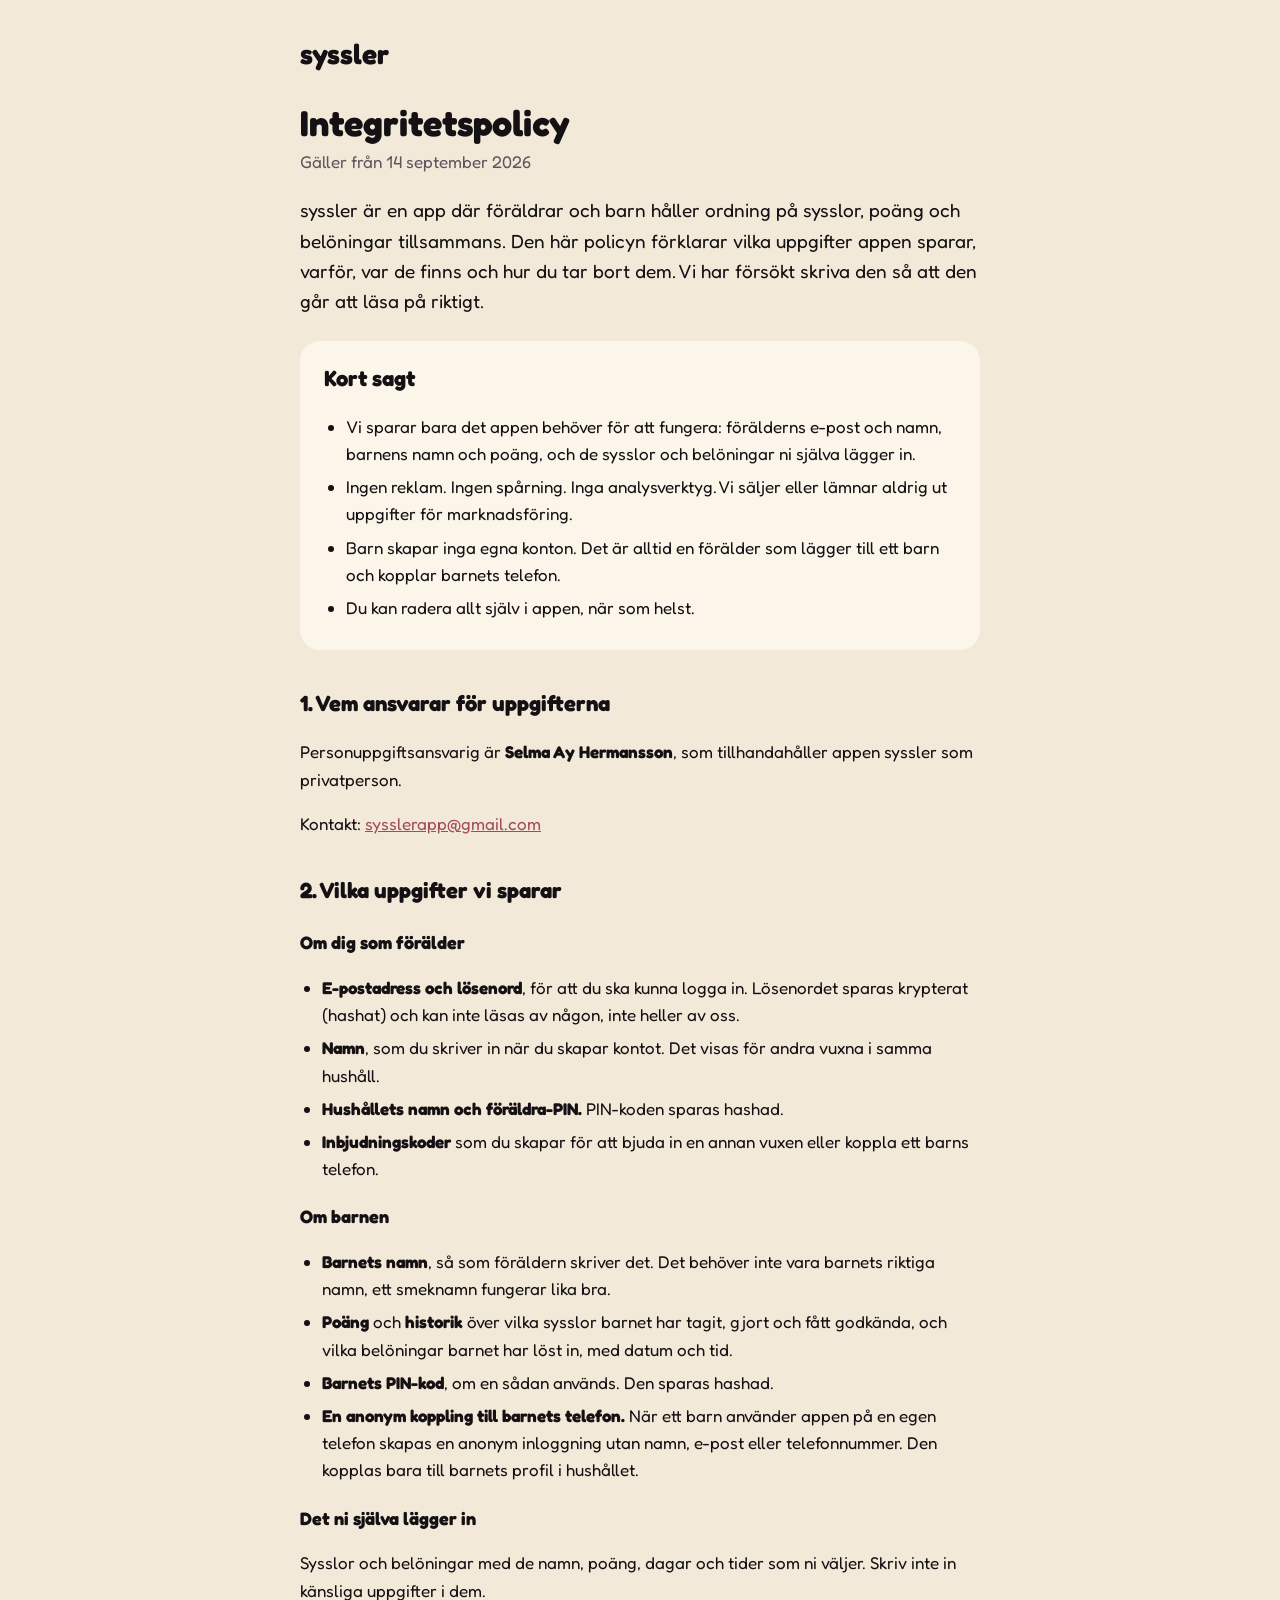
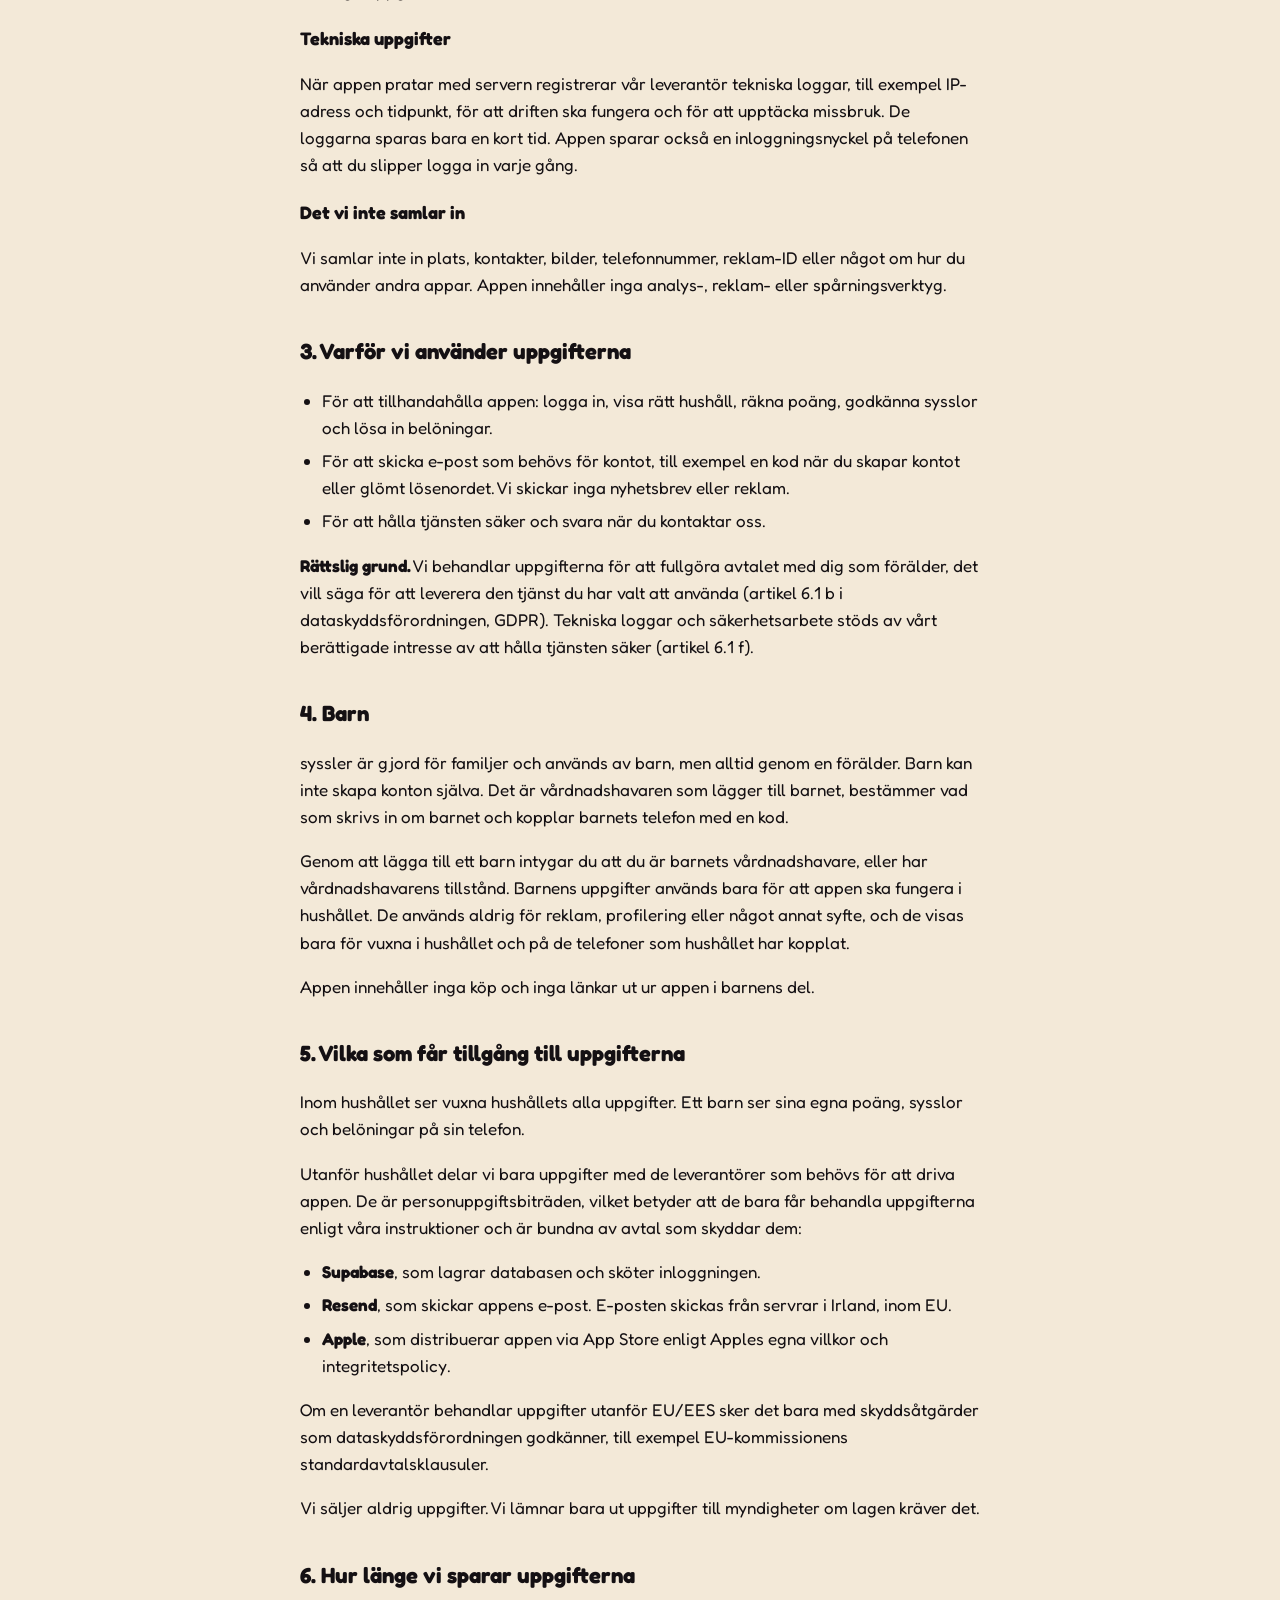
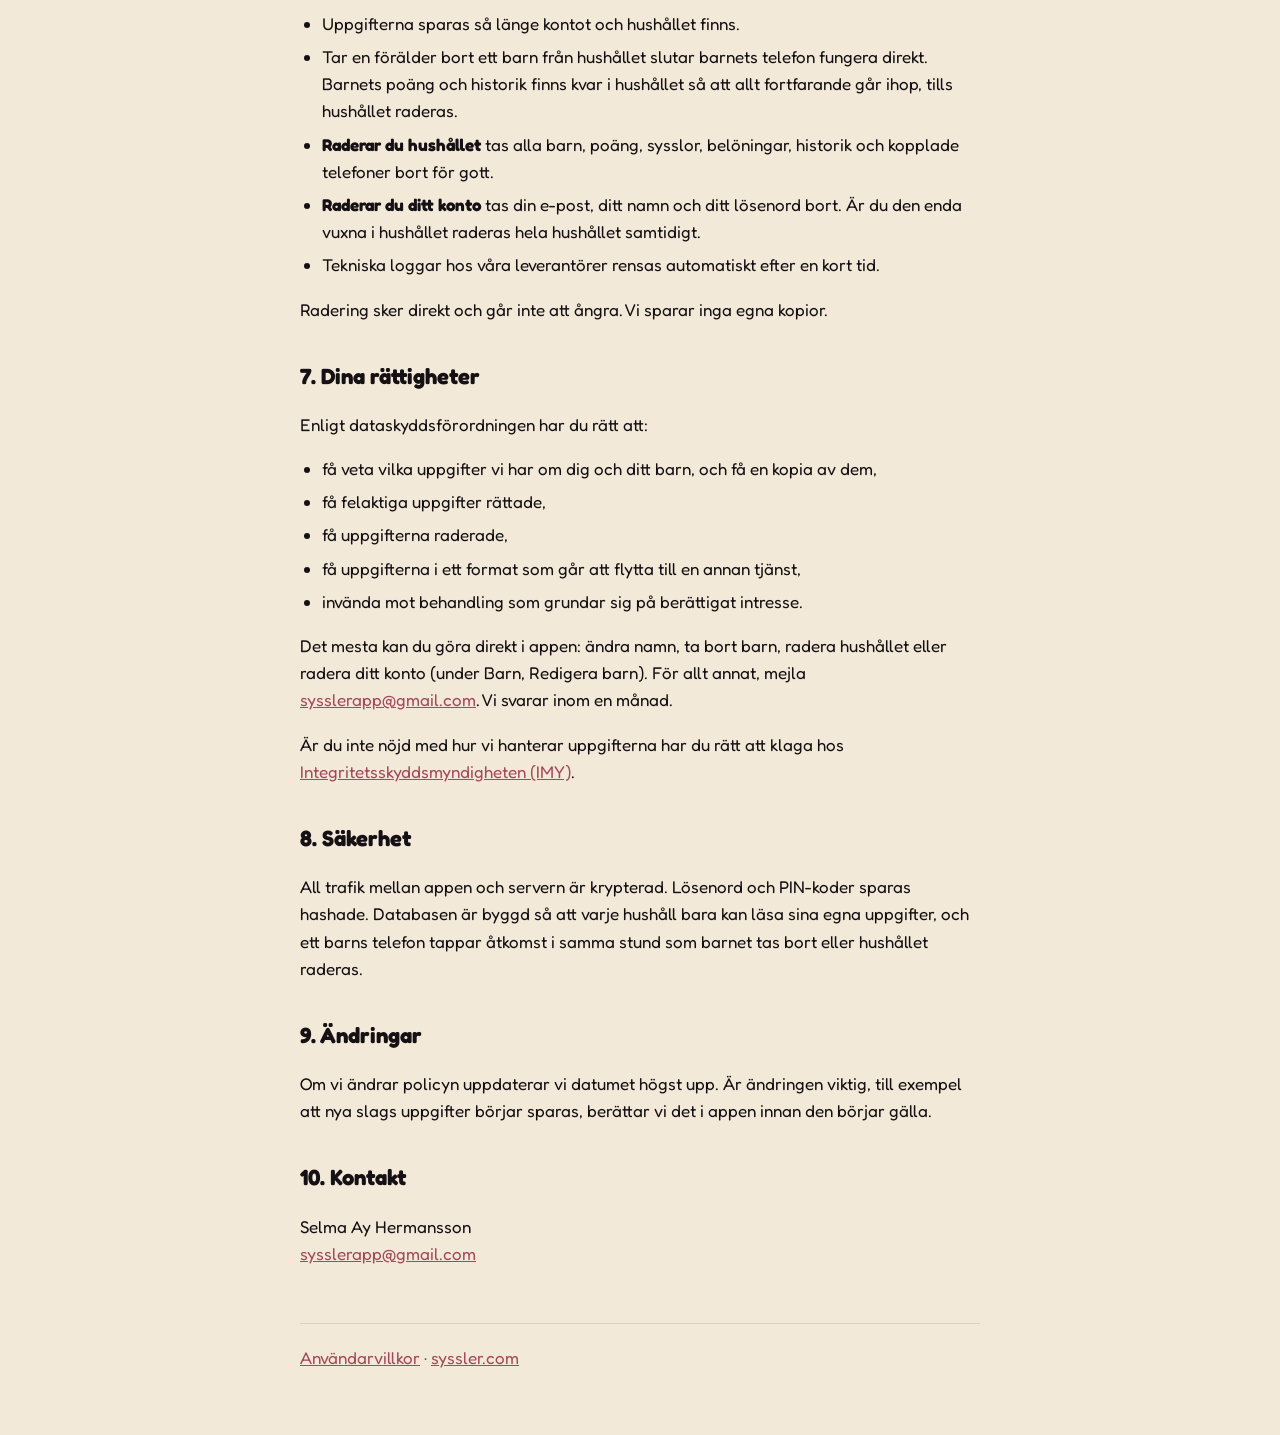
==== integritet.html @ 63e73653 "syssler.com: privacy policy, terms of use and support page Co-Authored-By: Claude Opus 5 <noreply@an" ====
<!doctype html>
<html lang="sv">
<head>
<meta charset="utf-8">
<meta name="viewport" content="width=device-width, initial-scale=1">
<title>Integritetspolicy · syssler</title>
<link rel="stylesheet" href="style.css">
</head>
<body>
<main>
<a class="home" href="index.html">syssler</a>

<h1>Integritetspolicy</h1>
<p class="date">Gäller från 14 september 2026</p>

<p class="lead">syssler är en app där föräldrar och barn håller ordning på sysslor, poäng och belöningar tillsammans. Den här policyn förklarar vilka uppgifter appen sparar, varför, var de finns och hur du tar bort dem. Vi har försökt skriva den så att den går att läsa på riktigt.</p>

<div class="box">
<h2>Kort sagt</h2>
<ul>
<li>Vi sparar bara det appen behöver för att fungera: förälderns e-post och namn, barnens namn och poäng, och de sysslor och belöningar ni själva lägger in.</li>
<li>Ingen reklam. Ingen spårning. Inga analysverktyg. Vi säljer eller lämnar aldrig ut uppgifter för marknadsföring.</li>
<li>Barn skapar inga egna konton. Det är alltid en förälder som lägger till ett barn och kopplar barnets telefon.</li>
<li>Du kan radera allt själv i appen, när som helst.</li>
</ul>
</div>

<h2>1. Vem ansvarar för uppgifterna</h2>
<p>Personuppgiftsansvarig är <strong>Selma Ay Hermansson</strong>, som tillhandahåller appen syssler som privatperson.</p>
<p>Kontakt: <a href="mailto:sysslerapp@gmail.com">sysslerapp@gmail.com</a></p>

<h2>2. Vilka uppgifter vi sparar</h2>

<h3>Om dig som förälder</h3>
<ul>
<li><strong>E-postadress och lösenord</strong>, för att du ska kunna logga in. Lösenordet sparas krypterat (hashat) och kan inte läsas av någon, inte heller av oss.</li>
<li><strong>Namn</strong>, som du skriver in när du skapar kontot. Det visas för andra vuxna i samma hushåll.</li>
<li><strong>Hushållets namn och föräldra-PIN.</strong> PIN-koden sparas hashad.</li>
<li><strong>Inbjudningskoder</strong> som du skapar för att bjuda in en annan vuxen eller koppla ett barns telefon.</li>
</ul>

<h3>Om barnen</h3>
<ul>
<li><strong>Barnets namn</strong>, så som föräldern skriver det. Det behöver inte vara barnets riktiga namn, ett smeknamn fungerar lika bra.</li>
<li><strong>Poäng</strong> och <strong>historik</strong> över vilka sysslor barnet har tagit, gjort och fått godkända, och vilka belöningar barnet har löst in, med datum och tid.</li>
<li><strong>Barnets PIN-kod</strong>, om en sådan används. Den sparas hashad.</li>
<li><strong>En anonym koppling till barnets telefon.</strong> När ett barn använder appen på en egen telefon skapas en anonym inloggning utan namn, e-post eller telefonnummer. Den kopplas bara till barnets profil i hushållet.</li>
</ul>

<h3>Det ni själva lägger in</h3>
<p>Sysslor och belöningar med de namn, poäng, dagar och tider som ni väljer. Skriv inte in känsliga uppgifter i dem.</p>

<h3>Tekniska uppgifter</h3>
<p>När appen pratar med servern registrerar vår leverantör tekniska loggar, till exempel IP-adress och tidpunkt, för att driften ska fungera och för att upptäcka missbruk. De loggarna sparas bara en kort tid. Appen sparar också en inloggningsnyckel på telefonen så att du slipper logga in varje gång.</p>

<h3>Det vi inte samlar in</h3>
<p>Vi samlar inte in plats, kontakter, bilder, telefonnummer, reklam-ID eller något om hur du använder andra appar. Appen innehåller inga analys-, reklam- eller spårningsverktyg.</p>

<h2>3. Varför vi använder uppgifterna</h2>
<ul>
<li>För att tillhandahålla appen: logga in, visa rätt hushåll, räkna poäng, godkänna sysslor och lösa in belöningar.</li>
<li>För att skicka e-post som behövs för kontot, till exempel en kod när du skapar kontot eller glömt lösenordet. Vi skickar inga nyhetsbrev eller reklam.</li>
<li>För att hålla tjänsten säker och svara när du kontaktar oss.</li>
</ul>
<p><strong>Rättslig grund.</strong> Vi behandlar uppgifterna för att fullgöra avtalet med dig som förälder, det vill säga för att leverera den tjänst du har valt att använda (artikel 6.1 b i dataskyddsförordningen, GDPR). Tekniska loggar och säkerhetsarbete stöds av vårt berättigade intresse av att hålla tjänsten säker (artikel 6.1 f).</p>

<h2>4. Barn</h2>
<p>syssler är gjord för familjer och används av barn, men alltid genom en förälder. Barn kan inte skapa konton själva. Det är vårdnadshavaren som lägger till barnet, bestämmer vad som skrivs in om barnet och kopplar barnets telefon med en kod.</p>
<p>Genom att lägga till ett barn intygar du att du är barnets vårdnadshavare, eller har vårdnadshavarens tillstånd. Barnens uppgifter används bara för att appen ska fungera i hushållet. De används aldrig för reklam, profilering eller något annat syfte, och de visas bara för vuxna i hushållet och på de telefoner som hushållet har kopplat.</p>
<p>Appen innehåller inga köp och inga länkar ut ur appen i barnens del.</p>

<h2>5. Vilka som får tillgång till uppgifterna</h2>
<p>Inom hushållet ser vuxna hushållets alla uppgifter. Ett barn ser sina egna poäng, sysslor och belöningar på sin telefon.</p>
<p>Utanför hushållet delar vi bara uppgifter med de leverantörer som behövs för att driva appen. De är personuppgiftsbiträden, vilket betyder att de bara får behandla uppgifterna enligt våra instruktioner och är bundna av avtal som skyddar dem:</p>
<ul>
<li><strong>Supabase</strong>, som lagrar databasen och sköter inloggningen.</li>
<li><strong>Resend</strong>, som skickar appens e-post. E-posten skickas från servrar i Irland, inom EU.</li>
<li><strong>Apple</strong>, som distribuerar appen via App Store enligt Apples egna villkor och integritetspolicy.</li>
</ul>
<p>Om en leverantör behandlar uppgifter utanför EU/EES sker det bara med skyddsåtgärder som dataskyddsförordningen godkänner, till exempel EU-kommissionens standardavtalsklausuler.</p>
<p>Vi säljer aldrig uppgifter. Vi lämnar bara ut uppgifter till myndigheter om lagen kräver det.</p>

<h2>6. Hur länge vi sparar uppgifterna</h2>
<ul>
<li>Uppgifterna sparas så länge kontot och hushållet finns.</li>
<li>Tar en förälder bort ett barn från hushållet slutar barnets telefon fungera direkt. Barnets poäng och historik finns kvar i hushållet så att allt fortfarande går ihop, tills hushållet raderas.</li>
<li><strong>Raderar du hushållet</strong> tas alla barn, poäng, sysslor, belöningar, historik och kopplade telefoner bort för gott.</li>
<li><strong>Raderar du ditt konto</strong> tas din e-post, ditt namn och ditt lösenord bort. Är du den enda vuxna i hushållet raderas hela hushållet samtidigt.</li>
<li>Tekniska loggar hos våra leverantörer rensas automatiskt efter en kort tid.</li>
</ul>
<p>Radering sker direkt och går inte att ångra. Vi sparar inga egna kopior.</p>

<h2>7. Dina rättigheter</h2>
<p>Enligt dataskyddsförordningen har du rätt att:</p>
<ul>
<li>få veta vilka uppgifter vi har om dig och ditt barn, och få en kopia av dem,</li>
<li>få felaktiga uppgifter rättade,</li>
<li>få uppgifterna raderade,</li>
<li>få uppgifterna i ett format som går att flytta till en annan tjänst,</li>
<li>invända mot behandling som grundar sig på berättigat intresse.</li>
</ul>
<p>Det mesta kan du göra direkt i appen: ändra namn, ta bort barn, radera hushållet eller radera ditt konto (under Barn, Redigera barn). För allt annat, mejla <a href="mailto:sysslerapp@gmail.com">sysslerapp@gmail.com</a>. Vi svarar inom en månad.</p>
<p>Är du inte nöjd med hur vi hanterar uppgifterna har du rätt att klaga hos <a href="https://www.imy.se">Integritetsskyddsmyndigheten (IMY)</a>.</p>

<h2>8. Säkerhet</h2>
<p>All trafik mellan appen och servern är krypterad. Lösenord och PIN-koder sparas hashade. Databasen är byggd så att varje hushåll bara kan läsa sina egna uppgifter, och ett barns telefon tappar åtkomst i samma stund som barnet tas bort eller hushållet raderas.</p>

<h2>9. Ändringar</h2>
<p>Om vi ändrar policyn uppdaterar vi datumet högst upp. Är ändringen viktig, till exempel att nya slags uppgifter börjar sparas, berättar vi det i appen innan den börjar gälla.</p>

<h2>10. Kontakt</h2>
<p>Selma Ay Hermansson<br>
<a href="mailto:sysslerapp@gmail.com">sysslerapp@gmail.com</a></p>

<footer><a href="villkor.html">Användarvillkor</a> · <a href="index.html">syssler.com</a></footer>
</main>
</body>
</html>
---- style.css ----
@import url('https://fonts.googleapis.com/css2?family=Fredoka:wght@400;500;600;700&display=swap');

:root {
  --bg: #F3E9D8;
  --panel: #FBF5EA;
  --ink: #141013;
  --muted: #5E5560;
  --wine: #A34A5C;
}

* { box-sizing: border-box; }

body {
  margin: 0;
  background: var(--bg);
  color: var(--ink);
  font: 17px/1.6 Fredoka, system-ui, -apple-system, "Segoe UI", sans-serif;
}

main {
  max-width: 720px;
  margin: 0 auto;
  padding: 32px 20px 64px;
}

a { color: var(--wine); }

.home {
  font-weight: 700;
  font-size: 28px;
  color: var(--ink);
  text-decoration: none;
}

h1 { font-size: 36px; line-height: 1.2; margin: 24px 0 4px; }
h2 { font-size: 22px; margin: 36px 0 8px; }
h3 { font-size: 18px; margin: 20px 0 4px; }
.date { color: var(--muted); margin: 0 0 20px; }
.lead { font-size: 19px; }
ul { padding-left: 22px; }
li { margin-bottom: 6px; }

.box {
  background: var(--panel);
  border-radius: 20px;
  padding: 4px 24px 12px;
  margin: 24px 0;
}
.box h2 { margin-top: 16px; }

footer {
  margin-top: 56px;
  padding-top: 20px;
  border-top: 1px solid #E0D2BA;
  color: var(--muted);
}

.front { text-align: center; padding-top: 80px; }
.front h2, .front p:not(.wordmark):not(.tagline) { text-align: left; }
.wordmark { font-weight: 700; font-size: 88px; line-height: 1; margin: 0; letter-spacing: 0.5px; }
.tagline { font-weight: 500; font-size: 22px; margin: 12px 0 48px; }
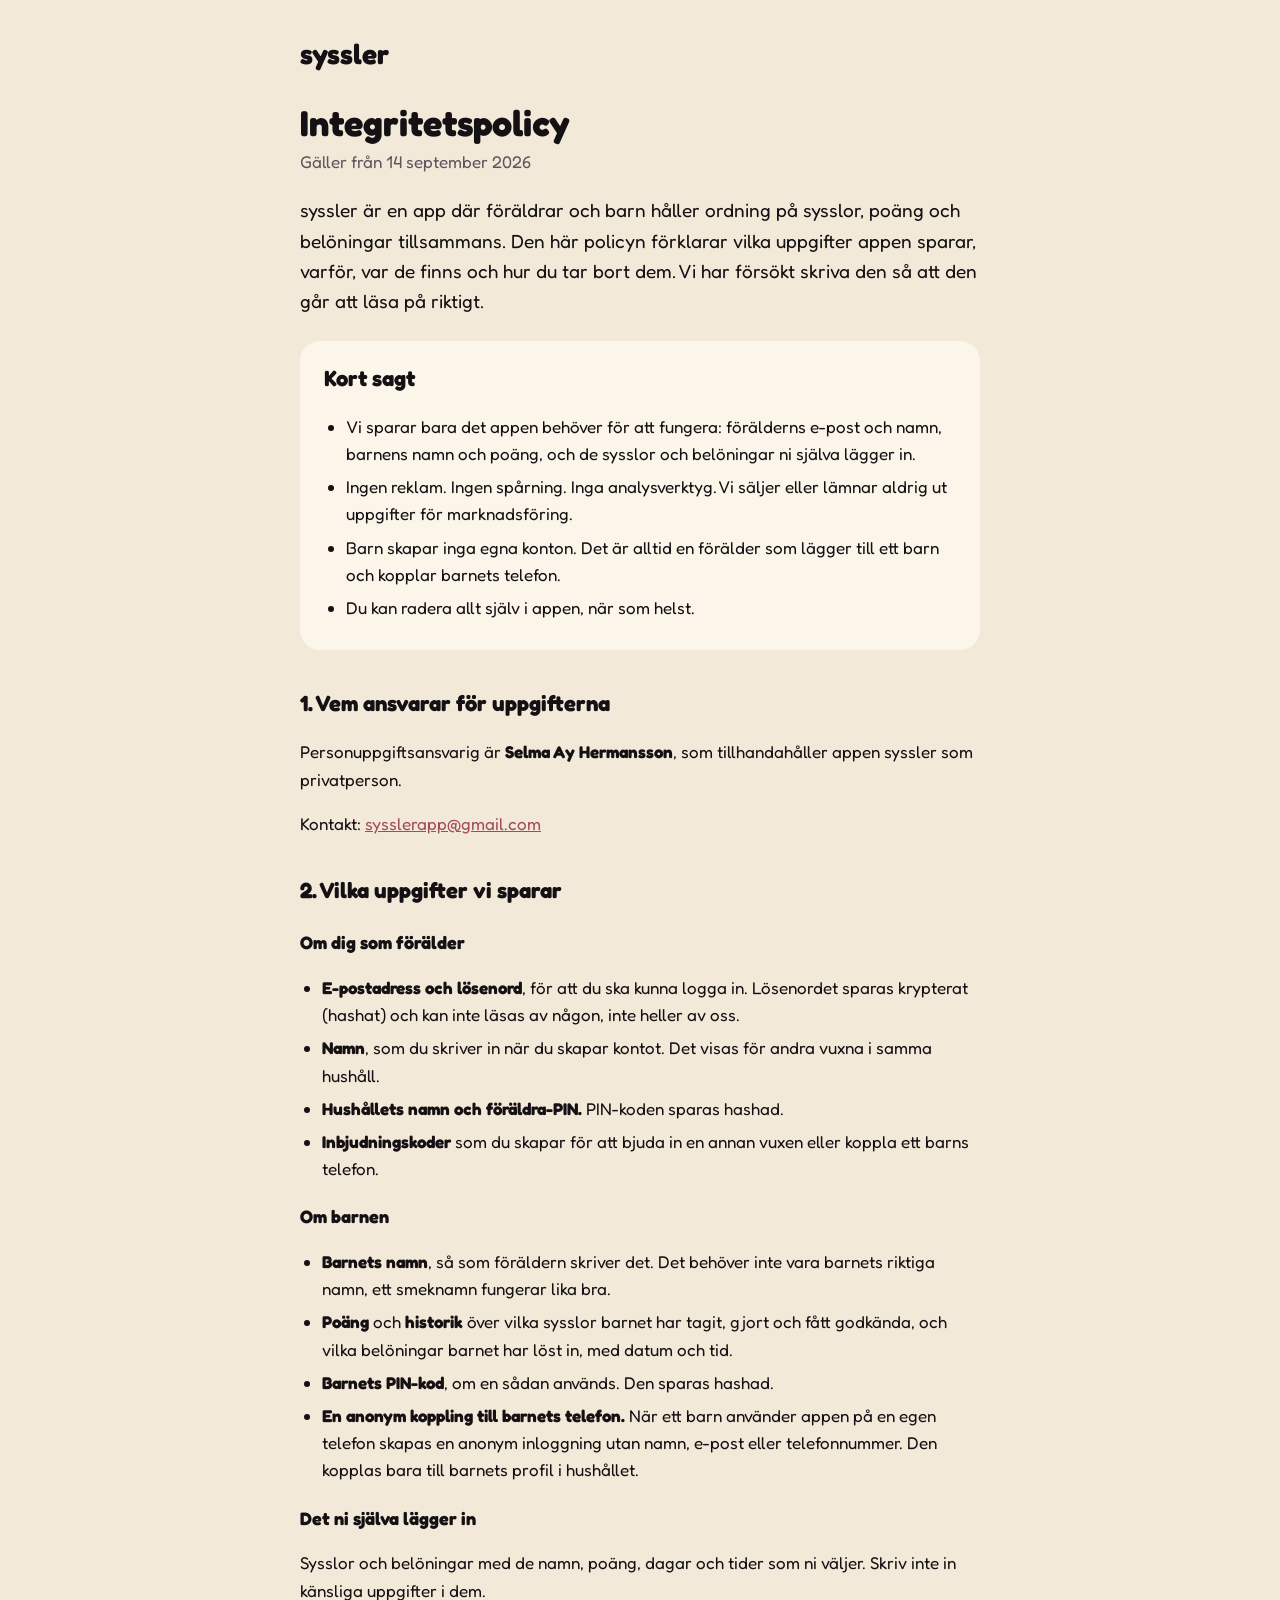
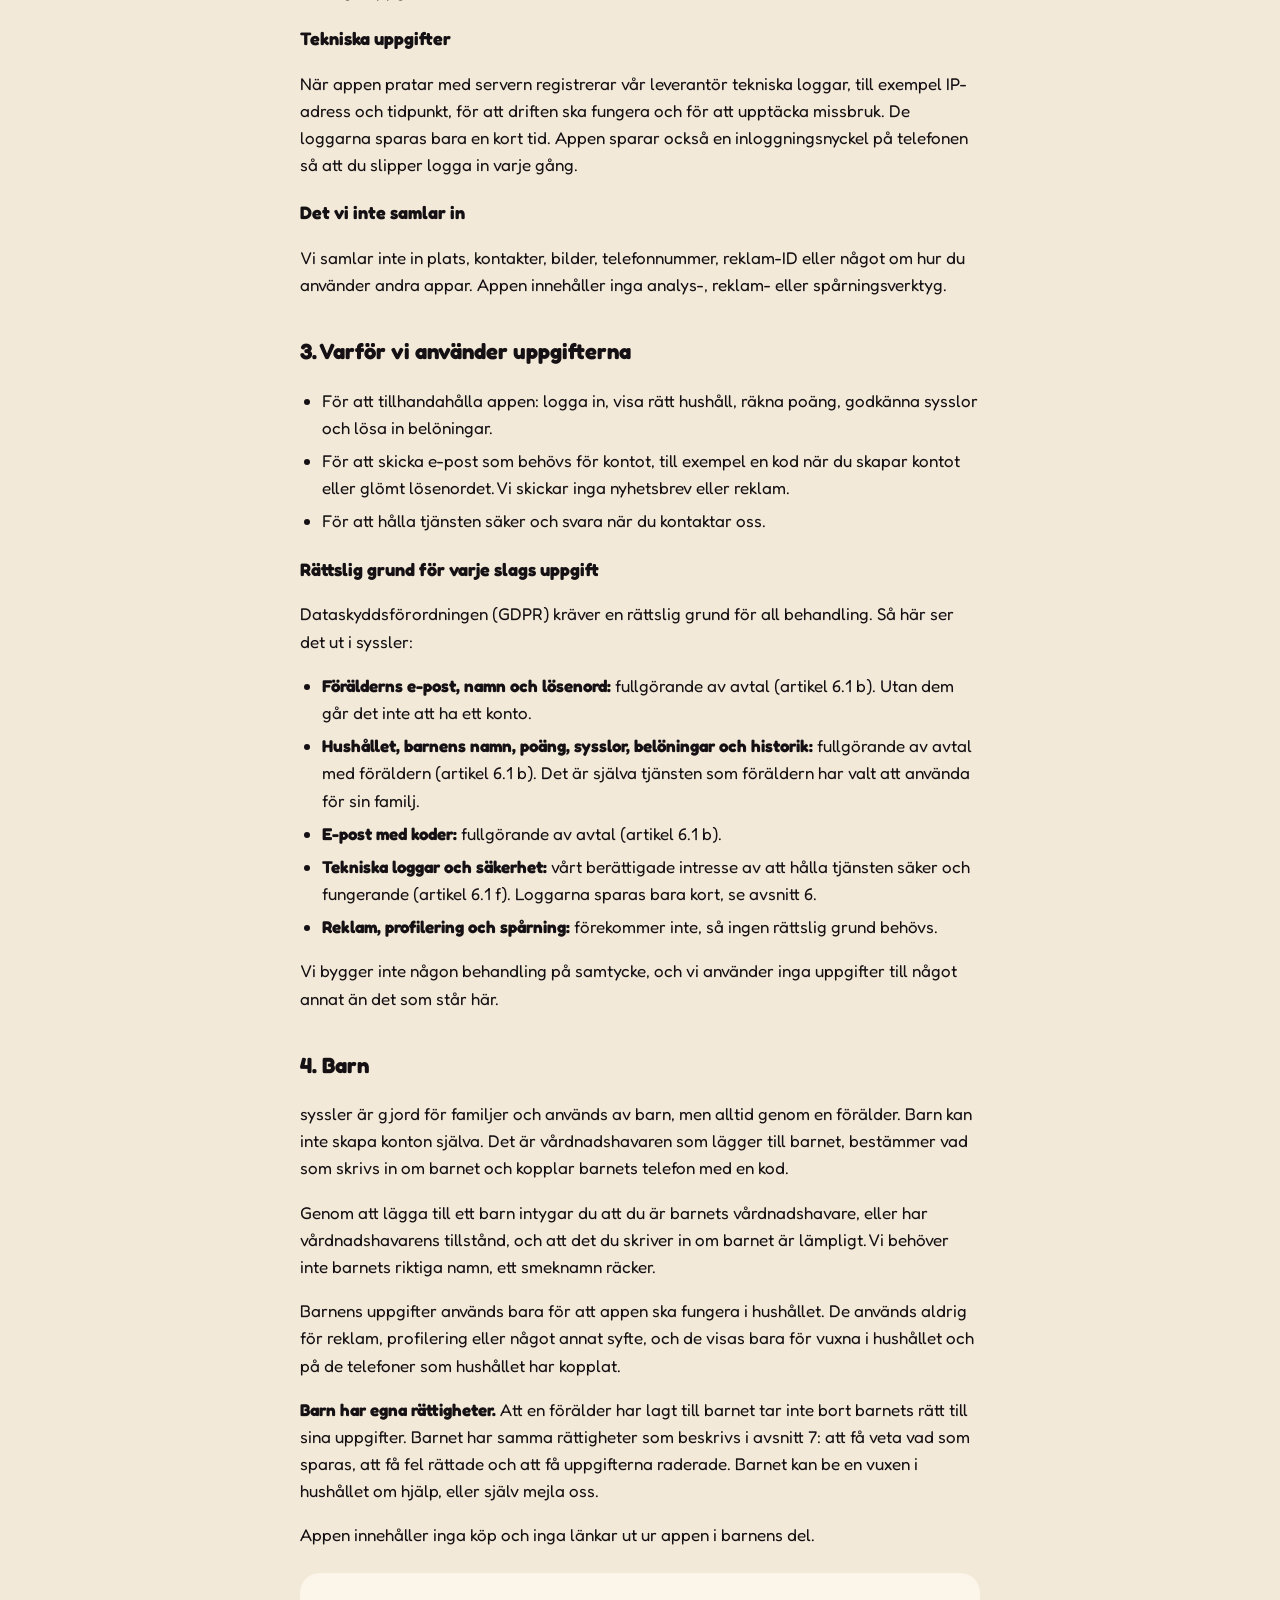
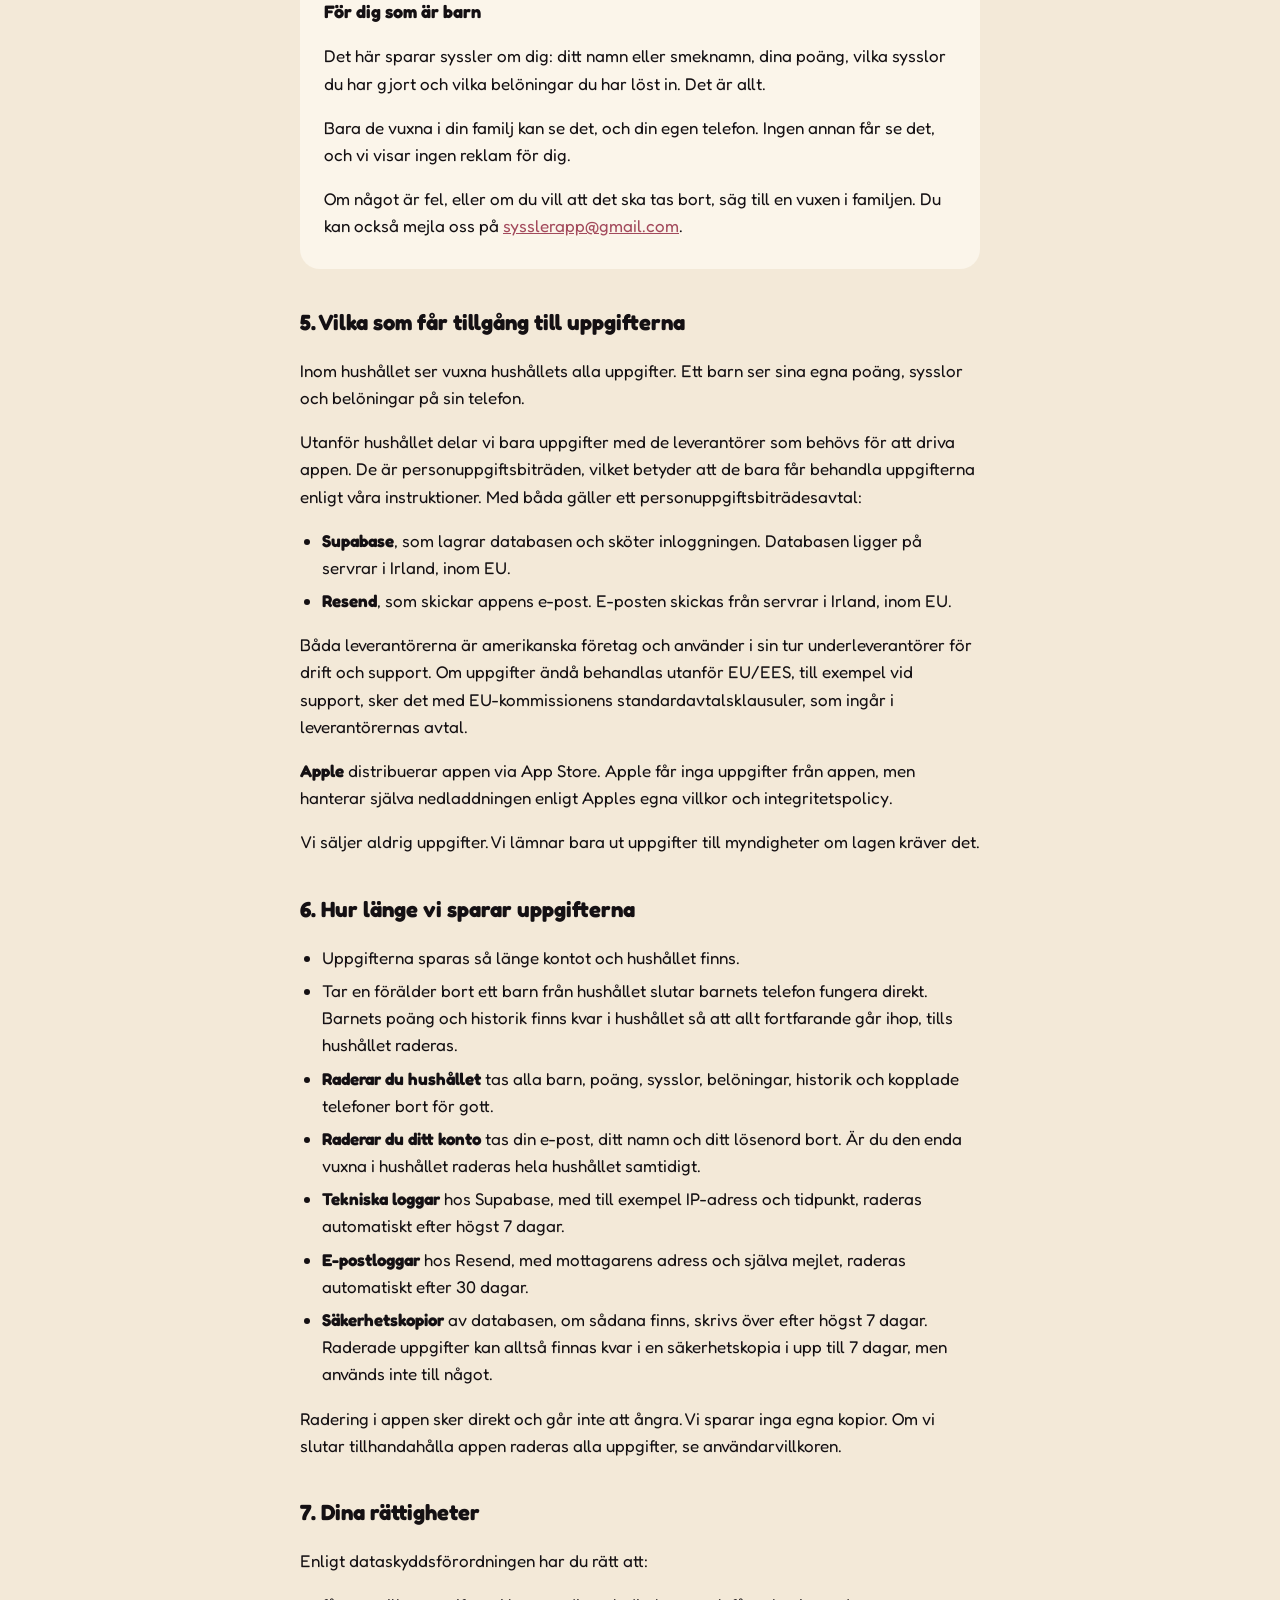
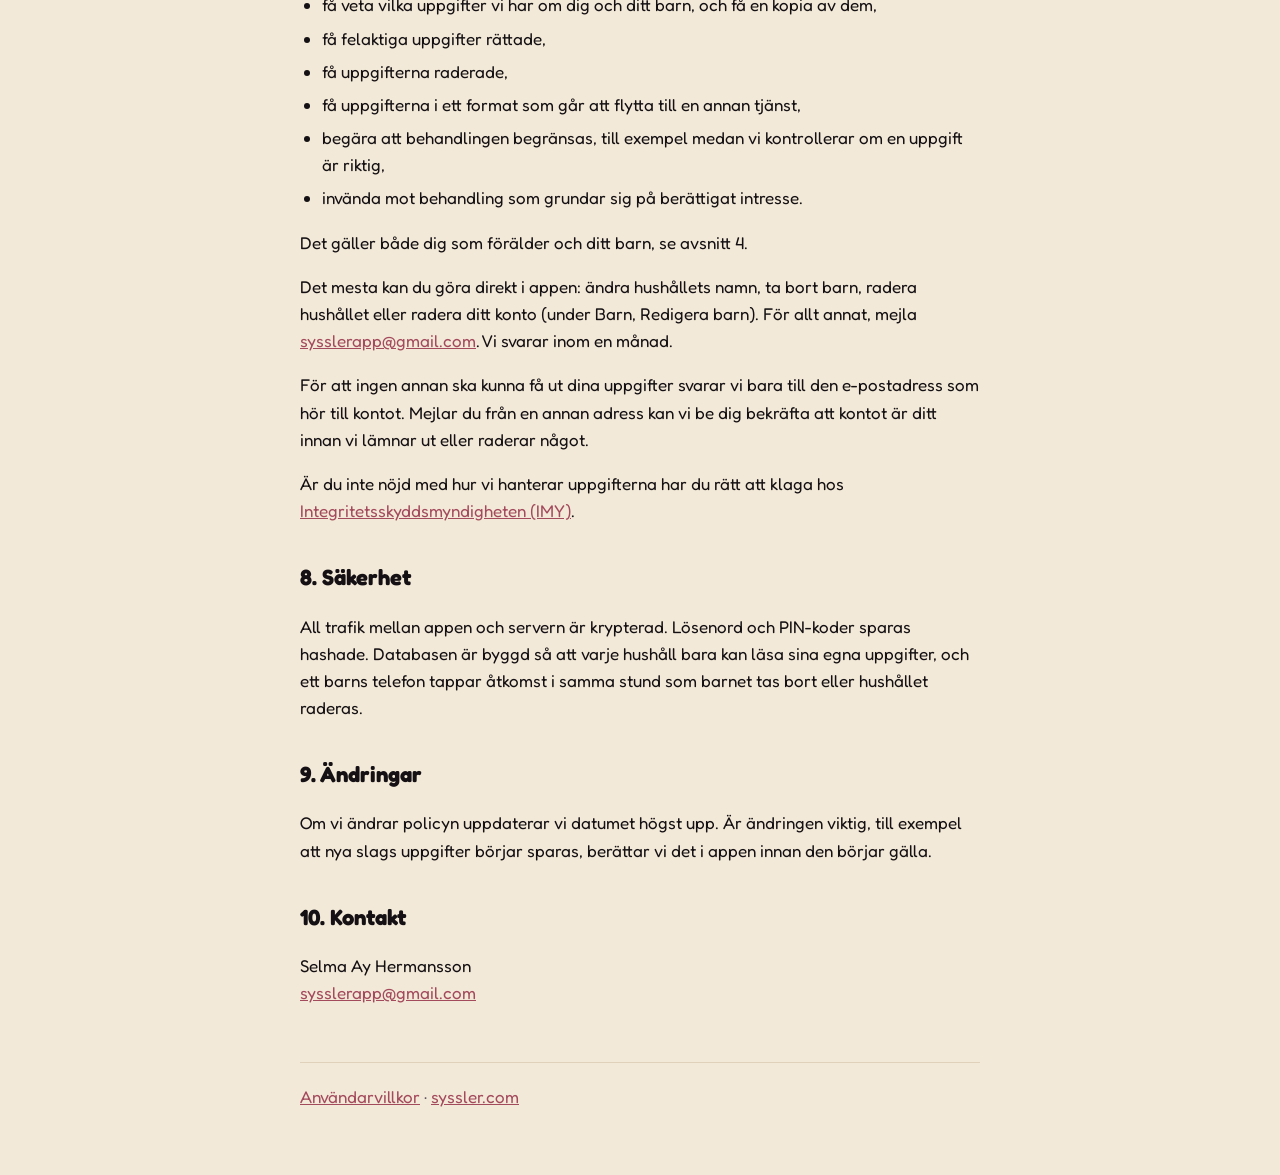
==== commit 62416460: "Policy and terms: children's rights, real retention times, verified locations Worked through an outs" ====
--- a/integritet.html
+++ b/integritet.html
@@ -62,22 +62,40 @@
 <li>För att skicka e-post som behövs för kontot, till exempel en kod när du skapar kontot eller glömt lösenordet. Vi skickar inga nyhetsbrev eller reklam.</li>
 <li>För att hålla tjänsten säker och svara när du kontaktar oss.</li>
 </ul>
-<p><strong>Rättslig grund.</strong> Vi behandlar uppgifterna för att fullgöra avtalet med dig som förälder, det vill säga för att leverera den tjänst du har valt att använda (artikel 6.1 b i dataskyddsförordningen, GDPR). Tekniska loggar och säkerhetsarbete stöds av vårt berättigade intresse av att hålla tjänsten säker (artikel 6.1 f).</p>
+<h3>Rättslig grund för varje slags uppgift</h3>
+<p>Dataskyddsförordningen (GDPR) kräver en rättslig grund för all behandling. Så här ser det ut i syssler:</p>
+<ul>
+<li><strong>Förälderns e-post, namn och lösenord:</strong> fullgörande av avtal (artikel 6.1 b). Utan dem går det inte att ha ett konto.</li>
+<li><strong>Hushållet, barnens namn, poäng, sysslor, belöningar och historik:</strong> fullgörande av avtal med föräldern (artikel 6.1 b). Det är själva tjänsten som föräldern har valt att använda för sin familj.</li>
+<li><strong>E-post med koder:</strong> fullgörande av avtal (artikel 6.1 b).</li>
+<li><strong>Tekniska loggar och säkerhet:</strong> vårt berättigade intresse av att hålla tjänsten säker och fungerande (artikel 6.1 f). Loggarna sparas bara kort, se avsnitt 6.</li>
+<li><strong>Reklam, profilering och spårning:</strong> förekommer inte, så ingen rättslig grund behövs.</li>
+</ul>
+<p>Vi bygger inte någon behandling på samtycke, och vi använder inga uppgifter till något annat än det som står här.</p>
 
 <h2>4. Barn</h2>
 <p>syssler är gjord för familjer och används av barn, men alltid genom en förälder. Barn kan inte skapa konton själva. Det är vårdnadshavaren som lägger till barnet, bestämmer vad som skrivs in om barnet och kopplar barnets telefon med en kod.</p>
-<p>Genom att lägga till ett barn intygar du att du är barnets vårdnadshavare, eller har vårdnadshavarens tillstånd. Barnens uppgifter används bara för att appen ska fungera i hushållet. De används aldrig för reklam, profilering eller något annat syfte, och de visas bara för vuxna i hushållet och på de telefoner som hushållet har kopplat.</p>
+<p>Genom att lägga till ett barn intygar du att du är barnets vårdnadshavare, eller har vårdnadshavarens tillstånd, och att det du skriver in om barnet är lämpligt. Vi behöver inte barnets riktiga namn, ett smeknamn räcker.</p>
+<p>Barnens uppgifter används bara för att appen ska fungera i hushållet. De används aldrig för reklam, profilering eller något annat syfte, och de visas bara för vuxna i hushållet och på de telefoner som hushållet har kopplat.</p>
+<p><strong>Barn har egna rättigheter.</strong> Att en förälder har lagt till barnet tar inte bort barnets rätt till sina uppgifter. Barnet har samma rättigheter som beskrivs i avsnitt 7: att få veta vad som sparas, att få fel rättade och att få uppgifterna raderade. Barnet kan be en vuxen i hushållet om hjälp, eller själv mejla oss.</p>
 <p>Appen innehåller inga köp och inga länkar ut ur appen i barnens del.</p>
+
+<div class="box">
+<h3>För dig som är barn</h3>
+<p>Det här sparar syssler om dig: ditt namn eller smeknamn, dina poäng, vilka sysslor du har gjort och vilka belöningar du har löst in. Det är allt.</p>
+<p>Bara de vuxna i din familj kan se det, och din egen telefon. Ingen annan får se det, och vi visar ingen reklam för dig.</p>
+<p>Om något är fel, eller om du vill att det ska tas bort, säg till en vuxen i familjen. Du kan också mejla oss på <a href="mailto:sysslerapp@gmail.com">sysslerapp@gmail.com</a>.</p>
+</div>
 
 <h2>5. Vilka som får tillgång till uppgifterna</h2>
 <p>Inom hushållet ser vuxna hushållets alla uppgifter. Ett barn ser sina egna poäng, sysslor och belöningar på sin telefon.</p>
-<p>Utanför hushållet delar vi bara uppgifter med de leverantörer som behövs för att driva appen. De är personuppgiftsbiträden, vilket betyder att de bara får behandla uppgifterna enligt våra instruktioner och är bundna av avtal som skyddar dem:</p>
+<p>Utanför hushållet delar vi bara uppgifter med de leverantörer som behövs för att driva appen. De är personuppgiftsbiträden, vilket betyder att de bara får behandla uppgifterna enligt våra instruktioner. Med båda gäller ett personuppgiftsbiträdesavtal:</p>
 <ul>
-<li><strong>Supabase</strong>, som lagrar databasen och sköter inloggningen.</li>
+<li><strong>Supabase</strong>, som lagrar databasen och sköter inloggningen. Databasen ligger på servrar i Irland, inom EU.</li>
 <li><strong>Resend</strong>, som skickar appens e-post. E-posten skickas från servrar i Irland, inom EU.</li>
-<li><strong>Apple</strong>, som distribuerar appen via App Store enligt Apples egna villkor och integritetspolicy.</li>
 </ul>
-<p>Om en leverantör behandlar uppgifter utanför EU/EES sker det bara med skyddsåtgärder som dataskyddsförordningen godkänner, till exempel EU-kommissionens standardavtalsklausuler.</p>
+<p>Båda leverantörerna är amerikanska företag och använder i sin tur underleverantörer för drift och support. Om uppgifter ändå behandlas utanför EU/EES, till exempel vid support, sker det med EU-kommissionens standardavtalsklausuler, som ingår i leverantörernas avtal.</p>
+<p><strong>Apple</strong> distribuerar appen via App Store. Apple får inga uppgifter från appen, men hanterar själva nedladdningen enligt Apples egna villkor och integritetspolicy.</p>
 <p>Vi säljer aldrig uppgifter. Vi lämnar bara ut uppgifter till myndigheter om lagen kräver det.</p>
 
 <h2>6. Hur länge vi sparar uppgifterna</h2>
@@ -86,9 +104,11 @@
 <li>Tar en förälder bort ett barn från hushållet slutar barnets telefon fungera direkt. Barnets poäng och historik finns kvar i hushållet så att allt fortfarande går ihop, tills hushållet raderas.</li>
 <li><strong>Raderar du hushållet</strong> tas alla barn, poäng, sysslor, belöningar, historik och kopplade telefoner bort för gott.</li>
 <li><strong>Raderar du ditt konto</strong> tas din e-post, ditt namn och ditt lösenord bort. Är du den enda vuxna i hushållet raderas hela hushållet samtidigt.</li>
-<li>Tekniska loggar hos våra leverantörer rensas automatiskt efter en kort tid.</li>
+<li><strong>Tekniska loggar</strong> hos Supabase, med till exempel IP-adress och tidpunkt, raderas automatiskt efter högst 7 dagar.</li>
+<li><strong>E-postloggar</strong> hos Resend, med mottagarens adress och själva mejlet, raderas automatiskt efter 30 dagar.</li>
+<li><strong>Säkerhetskopior</strong> av databasen, om sådana finns, skrivs över efter högst 7 dagar. Raderade uppgifter kan alltså finnas kvar i en säkerhetskopia i upp till 7 dagar, men används inte till något.</li>
 </ul>
-<p>Radering sker direkt och går inte att ångra. Vi sparar inga egna kopior.</p>
+<p>Radering i appen sker direkt och går inte att ångra. Vi sparar inga egna kopior. Om vi slutar tillhandahålla appen raderas alla uppgifter, se användarvillkoren.</p>
 
 <h2>7. Dina rättigheter</h2>
 <p>Enligt dataskyddsförordningen har du rätt att:</p>
@@ -97,9 +117,12 @@
 <li>få felaktiga uppgifter rättade,</li>
 <li>få uppgifterna raderade,</li>
 <li>få uppgifterna i ett format som går att flytta till en annan tjänst,</li>
+<li>begära att behandlingen begränsas, till exempel medan vi kontrollerar om en uppgift är riktig,</li>
 <li>invända mot behandling som grundar sig på berättigat intresse.</li>
 </ul>
-<p>Det mesta kan du göra direkt i appen: ändra namn, ta bort barn, radera hushållet eller radera ditt konto (under Barn, Redigera barn). För allt annat, mejla <a href="mailto:sysslerapp@gmail.com">sysslerapp@gmail.com</a>. Vi svarar inom en månad.</p>
+<p>Det gäller både dig som förälder och ditt barn, se avsnitt 4.</p>
+<p>Det mesta kan du göra direkt i appen: ändra hushållets namn, ta bort barn, radera hushållet eller radera ditt konto (under Barn, Redigera barn). För allt annat, mejla <a href="mailto:sysslerapp@gmail.com">sysslerapp@gmail.com</a>. Vi svarar inom en månad.</p>
+<p>För att ingen annan ska kunna få ut dina uppgifter svarar vi bara till den e-postadress som hör till kontot. Mejlar du från en annan adress kan vi be dig bekräfta att kontot är ditt innan vi lämnar ut eller raderar något.</p>
 <p>Är du inte nöjd med hur vi hanterar uppgifterna har du rätt att klaga hos <a href="https://www.imy.se">Integritetsskyddsmyndigheten (IMY)</a>.</p>
 
 <h2>8. Säkerhet</h2>
